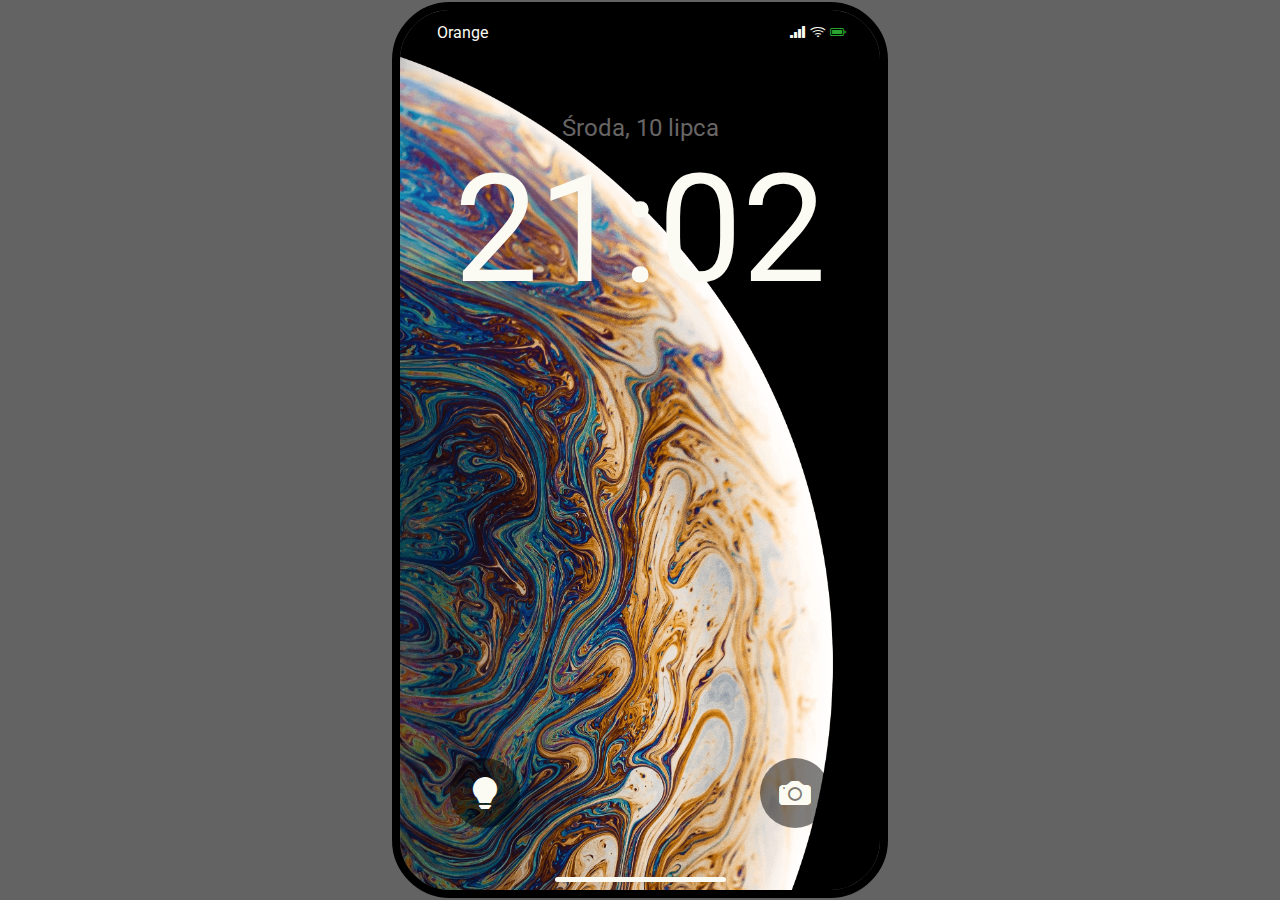
==== index.html @ 3746820b "Add files via upload" ====
<!DOCTYPE html>
<html lang="en">
<head>
    <meta charset="UTF-8">
    <meta name="viewport" content="width=device-width, initial-scale=1.0">
    <link rel="stylesheet" href="https://cdn.jsdelivr.net/npm/bootstrap-icons@1.5.0/font/bootstrap-icons.css">
    <link rel="stylesheet" href="style.css">
    <link href="https://fonts.googleapis.com/css2?family=Roboto:ital,wght@0,100;0,300;0,400;0,500;0,700;0,900;1,100;1,300;1,400;1,500;1,700;1,900&display=swap" rel="stylesheet">
    <title>IPhone</title>
</head>
<body>
    <div class="container">

        <div class="phone">
            
            <header>
                <div class="leftTopCorner">
                    <div class="leftTopCorner-inside">
                        Orange
                    </div>
                </div>

                <div class="speaker">
                </div>

                <div class="controlCenter">
                    <div class="icons">
                        <i class="bi bi-reception-4"></i>
                        <i class="bi bi-wifi"></i>
                        <i class="bi bi-battery-full"></i>
                    </div>
                </div>
            </header>


            <div class="informations">

                <div class="date">
                    Środa, 10 lipca
                </div>

                <div class="currentTime">
                    21:02
                </div>

            </div>

            <div class="userTools">

                <div class="userTools-p"></div>
                <div class="userTools-p"></div>
                <div class="userTools-p"></div>

            </div>

            <div class="notifications">

            </div>

            <div class="bottomSide">
                
                <div class="tools">
                    <div class="light">
                        <i class="bi bi-lightbulb-fill"></i>
                    </div>
                    <div class="camera">
                        <i class="bi bi-camera-fill bi-camera-fill-indexPage"></i>
                    </div>
                </div>

                <div class="openMenu">
                    <a class="line" href="main.html"></a>
                </div>
            </div>




        </div>

    </div>
</body>
</html>
---- style.css ----
:root{
    --text-color: rgb(252, 251, 243);
    --calculator-defaultButtons: #333333;
    --calculator-mainButtons: #A5A5A5;
    --calculator-signButtons: #FF9F0A;
}

*{
    padding: 0;
    margin: 0;
    box-sizing: border-box;
}

body{
    width: 100vw;
    height: 100vh;
    font-family: "Roboto";
    color: var(--text-color);
    cursor: default;
    user-select: none;
}

.container{
    background-color: rgb(99, 99, 99);
    width: 100%;
    height: 100%;
    display: flex;
    justify-content: center;
    align-items: center;
}

.phone{
    height: 55rem;
    width: 30rem;
    border-radius: 50px;
    outline: 8px solid black;
    overflow: hidden;
    display: flex;
    flex-direction: column;
    background: url('images/wallpapers/wallpaper.png');
    background-size: cover;
}

header{
    width: 100%;
    height: 5%;
    display: flex;
    justify-content: space-evenly;
}

.leftTopCorner, 
.controlCenter{
    height: 100%;
    width: 22.5%;
    position: relative;
    display: flex;
    justify-content: center;
    align-items: center;
}

.leftTopCorner-inside{
    text-decoration: none;
    color: var(--text-color);
    margin-left: 15%;
}

.icons{
    margin-right: 15%;
}

.bi-battery-full{
    color: rgb(41, 165, 47);
}

.speaker{
    width: 55%;
    height: 90%;
    background-color: #000;
    border-radius: 0 0 20px 20px;
}

.informations{
    font-size: 28px;
    height: 30%;
    display: flex;
    flex-direction: column;
    align-items: center;
    justify-content: end;
}

.currentTime{
    font-size: 150px;
}

.userTools{
    height: 10%;
}

.userPopBox{
    height: 75%;
    width: 85%;
    margin-bottom: 6%;
    border-radius: 30px;
    background: linear-gradient(
        160deg,
        rgb(26, 3, 158),
        rgb(23, 93, 197),
        rgba(47, 165, 243, 0.986)
    );
    text-align: center;
    font-size: 12px;
}

.popBox{
    width: 100%;
    height: 100%;
    backdrop-filter: blur(140px);
    border-radius: 30px;
    display: flex;
    flex-direction: column;
    padding: 17px;
}

.weatherRow{
    margin: 3px;
    display: flex;
    justify-content: space-between;
}

.weatherRow:nth-child(3){
    margin-top: 15px;
}

.column{
    display: flex;
    flex-direction: column;
}

.item{
    margin: 3px;
}

.item:nth-child(2),
.item:nth-child(3){
    font-size: 16px;
}

.bi-sun-fill{
    color: rgb(255, 208, 0);
}

.fa-circle{
    transform: scale(.35);
}

.weatherRow:nth-child(1){
    font-size: 19px;
}

.bi-geo-alt-fill{
    font-size: 12px;
    position: absolute;
    transform: translateX(3px);
}

.weatherWarnings{
    display: flex;
    flex-direction: column;
    align-items: end;
}

.temp{
    font-size: 40px;
}

.fa-circle-dot-temp{
    position: absolute;
    right: 310px;
    bottom: 109px;
    transform: scale(.25);
}

.popBoxCall{
    position: relative;
    margin-top: 4px;
}

.notifications{
    height: 40%;
}

.bottomSide{
    padding: 0 50px;
    height: 15%;
    display: flex;
    flex-direction: column;
    justify-content: space-between;
}

.tools{
    display: flex;
    justify-content: space-between;
}

.light, 
.camera{
    height: 70px;
    width: 70px;
    background-color: rgba(0, 0, 0, 0.5);
    border-radius: 50%;
    display: flex;
    justify-content: center;
    align-items: center;
}

.bi-lightbulb-fill,
.bi-camera-fill-indexPage{
    transform: scale(2);
}

.openMenu{
    height: 4%;
    margin-bottom: 8px;
    display: flex;
    justify-content: center;
}

.line{
    background-color: var(--text-color);
    height: 100%;
    width: 45%;
    border-radius: 10px
}

.applications{
    height: 50%;
    display: flex;
    flex-direction: column;
    justify-content: space-evenly;
}

.row{
    height: 80px;
    display: flex;
    margin-top: 5%;
    justify-content: space-evenly;
}

.mainApp{
    text-decoration: none;
    color: #fff;
    height: 80px;
    width: 80px;
    border-radius: 20px;
    display: flex;
    justify-content: center;
    align-items: center;
    cursor: pointer;
}

.mainApp1{
    height: 80px;
    width: 80px;
    border-radius: 20px;
    display: flex;
    justify-content: center;
    align-items: center;
}

.row:nth-child(1) .mainApp:nth-child(1){
    background: linear-gradient(
        rgb(172, 172, 172),
        rgb(138, 138, 138)
    );
}

.row:nth-child(1) .mainApp:nth-child(2){
    background-color: black;
}

.row:nth-child(1) .mainApp:nth-child(3){
    background-color: #fff;
}

.row:nth-child(1) .mainApp:nth-child(4){
    background: linear-gradient(
        rgb(0, 174, 255),
        rgb(0, 132, 255)
    );
}

.row:nth-child(2) .mainApp:nth-child(1){
    background: linear-gradient(
        rgb(197, 197, 197),
        rgb(190, 190, 190)
    );
}

.row:nth-child(2) .mainApp:nth-child(1):after{
    text-decoration: none;
    color: var(--text-color);
    content: "Calculator";
    position: absolute;
    transform: translateY(50px);
    font-size: 13px;
}

.row:nth-child(1) .mainApp:nth-child(1):after{
    content: "Camera";
    position: absolute;
    transform: translateY(50px);
    font-size: 13px;
}

.row:nth-child(1) .mainApp:nth-child(2):after{
    content: "Clock";
    position: absolute;
    transform: translateY(50px);
    font-size: 13px;
}

.row:nth-child(1) .mainApp:nth-child(3):after{
    content: "YouTube";
    position: absolute;
    transform: translateY(50px);
    font-size: 13px;
}

.row:nth-child(1) .mainApp:nth-child(4):after{
    content: "App Store";
    position: absolute;
    transform: translateY(50px);
    font-size: 13px;
}


.bi-calculator-fill{
    color: #000;
}

.bi-camera-fill-mainPage{
    color: black;
}

.bi-youtube{
    margin-top: 7px;
    color: red;
}

.bi-clock-fill,
.bi-camera-fill-mainPage,
.bi-youtube,
.fa-app-store{
    transform: scale(3.5);
}

.calculator-icon{
    transform: scale(.3);
}

.fa-app-store{
    transform: scale(4);
}

.searchButton{
    height: 5%;
    display: flex;
    justify-content: center;
    align-items: center;
}

.search{
    font-size: 11px;
    height: 45%;
    background-color: #000;
    width: 14%;
    display: flex;
    justify-content: space-evenly;
    border-radius: 30px;
    cursor: pointer;
    align-items: center;
    backdrop-filter: blur(20px);
    background-color: rgb(49, 49, 49, 0.2);
}

.quickAppMenu{
    height: 15%;
    display: flex;
    justify-content: center;
}

.quickAppMenu-inside{
    height: 90%;
    width: 95%;
    border-radius: 40px;
    backdrop-filter: blur(20px);
    background-color: rgb(49, 49, 49, 0.2);
    display: flex;
    justify-content: space-around;
    align-items: center;
}

.app{
    height: 80px;
    width: 80px;
    border-radius: 20px;
    display: flex;
    justify-content: center;
    align-items: center;
    cursor: pointer;
}

.app:nth-child(1),
.app:nth-child(2){
    background: linear-gradient(
        rgb(8, 211, 8),
        rgb(86, 214, 1)
    );
}

.app:nth-child(3){
    background: linear-gradient(
        rgb(172, 172, 172),
        rgb(138, 138, 138)
    );
}

.app:nth-child(4){
    background: linear-gradient(
        tomato,
        rgb(241, 120, 99)
    );
}

.bi-telephone-fill,
.bi-chat-fill,
.bi-gear,
.bi-music-note-beamed{
    transform: scale(3.5);
}

.screen{
    width: 100%;
    height: 100%;
    background-color: #0f0f0f;
}

.calcHistory,
.calcScreen{
    height: 15%;
    font-size: 100px;
    display: flex;
    justify-content: end;
    margin-right: 25px;
}

.keyboard{
    color: black;
    height: 60%;
    padding-top: 5px;
    padding-bottom: 50px;
}

.calcRow{
    height: 20%;
    margin-top: 15px;
    display: flex;
    justify-content: space-around;
}

.calcButton{
    height: 100%;
    width: 20%;
    border-radius: 50%;
    display: flex;
    justify-content: center;
    align-items: center;
    background-color: aliceblue;
    font-size: 38px;
    cursor: pointer;
}

.calcRow:nth-child(5) .calcButton:nth-child(1){
    width: 45%;
    border-radius: 50px;
}

.calcRow:nth-child(1) .calcButton{
    background-color: var(--calculator-mainButtons);
}

.calcRow:nth-child(2) .calcButton,
.calcRow:nth-child(3) .calcButton,
.calcRow:nth-child(4) .calcButton,
.calcRow:nth-child(5) .calcButton{
    background-color: var(--calculator-defaultButtons);
    color: #fff;
}

.calcRow:nth-child(1) .calcButton:nth-last-child(1),
.calcRow:nth-child(2) .calcButton:nth-last-child(1),
.calcRow:nth-child(3) .calcButton:nth-last-child(1),
.calcRow:nth-child(4) .calcButton:nth-last-child(1),
.calcRow:nth-child(5) .calcButton:nth-last-child(1){
    background-color: var(--calculator-signButtons);
}

.calcRow:hover .calcButton:hover{
    filter: blur(1px);
    background-color: #686565;
}

.keyboard .openMenu{
    height: 5px;
    margin-top: 8px;
}

.wholeAppstore{
    display: flex;
    justify-content: center;
    flex-direction: column;
    margin: 20px;
}

.title{
    width: 100%;
    display: flex;
    justify-content: space-between;
    align-items: center;
}

.cardTitle{
    font-size: 28px;
    font-family: sans-serif;
    font-weight: 600;
    display: flex;
    align-items: end;
}

.day{
    margin-right: 10px;
}

.date{
    font-size: 24px;
    color:#686565;
}

.userProfile{
    width: 50px;
    height: 50px;
    background: linear-gradient(
        rgb(172, 172, 172),
        rgb(172, 172, 172),
        rgb(97, 97, 97)
    );
    display: flex;
    justify-content: center;
    align-items: center;
    border-radius: 50%;
    cursor: pointer;
}

.card{
    height: 520px;
    width: 100%;
    margin: 20px 0;
    border-radius: 20px;
}

.youtube{
    background: linear-gradient(
        rgb(255, 71, 111),
        rgb(241, 99, 153),
        rgb(255, 181, 209)
    );
}

.cardContent{
    height: 60%;
    display: flex;
}

.bi-star{
    transform: scale(7) rotate(45deg);
    display: flex;
    align-self: center;
    position: relative;
    right: -360px;
    color: rgba(255, 255, 255, 0.5);
}

.bi-hand-thumbs-up{
    position: relative;
    display: flex;
    align-self: center;
    right: -200px;
    top: 90px;
    transform: scale(11) rotate(30deg);
    color: rgba(255, 255, 255, 0.5);
}

.bi-film{
    position: relative;
    display: flex;
    align-self: center;
    right: -50px;
    top: -40px;
    transform: scale(8) rotate(-30deg);
    color: rgba(255, 255, 255, 0.5);
}


.cardDescr{
    height: 20%;
    padding: 0 40px;
    display: flex;
    flex-direction: column;
    font-family: system-ui, -apple-system, BlinkMacSystemFont, 'Segoe UI', Roboto, Oxygen, Ubuntu, Cantarell, 'Open Sans', 'Helvetica Neue', sans-serif;
    font-weight: 700;
    font-size: 28px;
}

.cardDescr h2{
    font-size: 16px;
    font-weight: 400;
    font-family: system-ui, -apple-system, BlinkMacSystemFont, 'Segoe UI', Roboto, Oxygen, Ubuntu, Cantarell, 'Open Sans', 'Helvetica Neue', sans-serif;
}

.openCard{
    height: 20%;
    backdrop-filter: blur(5px);
    background: linear-gradient(
        100deg,
        rgb(221, 112, 154),
        rgb(255, 181, 209)
    );
    border-radius: 0 0 20px 20px;
    display: flex;
    justify-content: space-evenly;
    align-items: center;
    cursor: pointer;
}

.appstore-ad{
    height: 70px;
    width: 70px;
    border-radius: 20px;
    display: flex;
    justify-content: center;
    align-items: center;
    background-color: #fff;
}

.bi-youtube-appstore{
    transform: scale(3);
}

.appstore-description{
    display: flex;
    flex-direction: column;
}

.openButton{
    font-size: 18px;
    font-weight: 600;
    padding: 10px 20px;
    border-radius: 50px;
    background-color: rgba(255,255,255, 0.3);
    backdrop-filter: blur(20px);
}

.card2{
    height: 180px;
    width: 100%;
    border-radius: 20px;
    background-image: url('images/diablo.jpg');
    background-repeat: no-repeat;
    background-size: cover;
    display: flex;
    justify-content: center;
    overflow: hidden;
}

.card2 .cardContent{
    height: 100%;
    width: 100%;
    backdrop-filter: blur(5px);
    border-radius: 20px;
    display: flex;
    justify-content: center;
    align-items: center;
    flex-direction: column;
    cursor: pointer;
}

.card2 .cardContent .image img{
    width: 90px;
    height: 90px;
    border-radius: 15px;
    box-shadow: 0 0 12px black;
}

.card2 .openCard2{
    display: flex;
    flex-direction: column;
}

.card2 .openCard2:after{
    content: "";
    display: block;
    position: absolute;
    width: 100%;
    height: 100%;
    right: 1px;
    background: linear-gradient(
        rgba(0,0,0,0.01),
        rgba(0,0,0,0.4)
    );
}

.card2 .openCard2 h2{
    font-size: 16px;
    font-family: Arial, Helvetica, sans-serif;
}

.ad-description{
    display: flex;
    align-items: center;
}

.ad-description .ad{
    background-color: #78caeb;
    padding: 1px 8px;
    border-radius: 10px;
    margin-right: 5px;
}

.appstore-downloadButton{
    background-color: rgba(255,255,255,0.4);
    padding: 10px 15px;
    border-radius: 20px;
    margin-left: 20px;
}

.card3{
    height: 520px;
    width: 100%;
    margin: 20px 0;
    border-radius: 20px;
}

.appstore .openMenu{
    height: 4px;
}
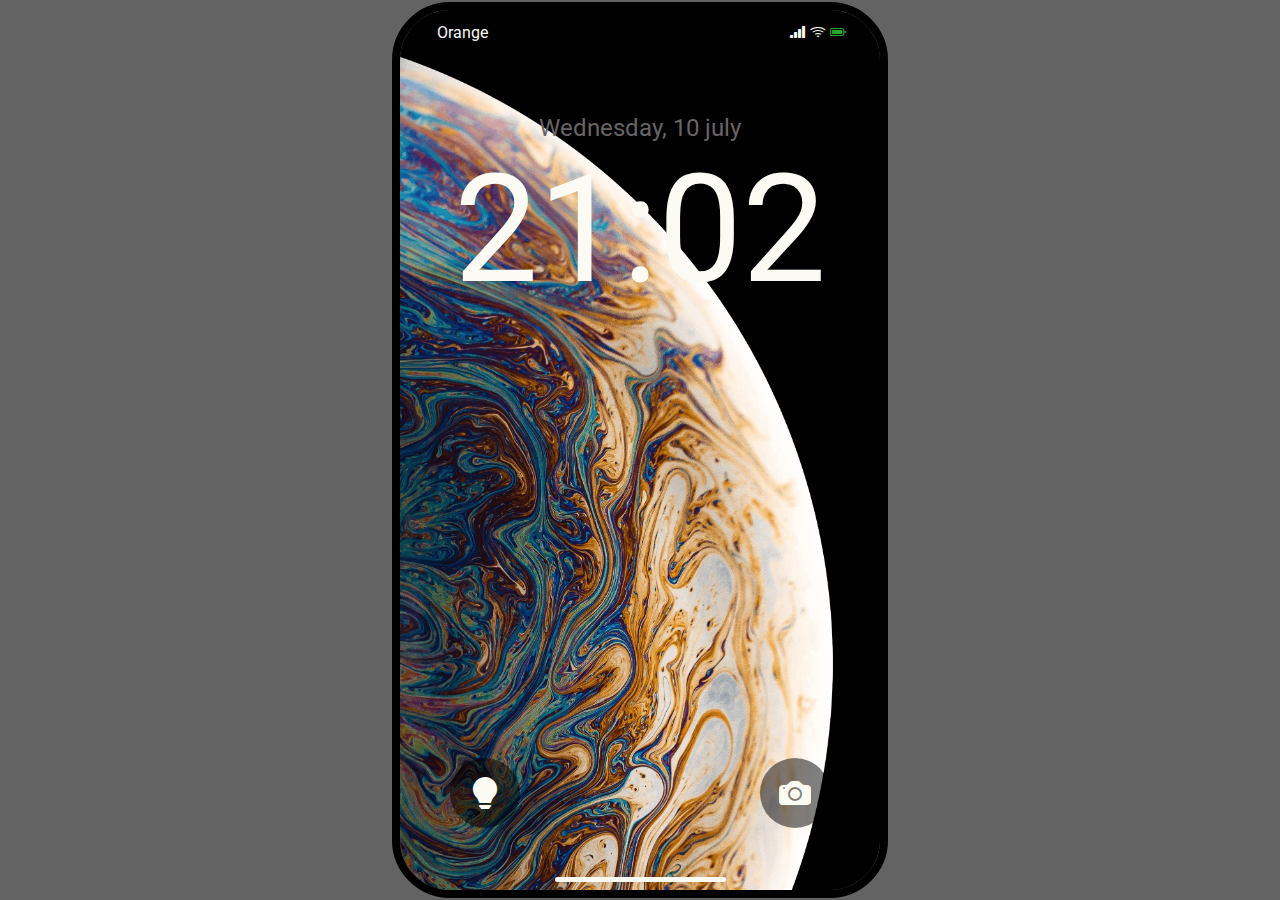
==== commit c93429c3: "Update index.html" ====
--- a/index.html
+++ b/index.html
@@ -36,7 +36,7 @@
             <div class="informations">
 
                 <div class="date">
-                    Środa, 10 lipca
+                    Wednesday, 10 july
                 </div>
 
                 <div class="currentTime">
@@ -80,4 +80,4 @@
 
     </div>
 </body>
-</html>+</html>
